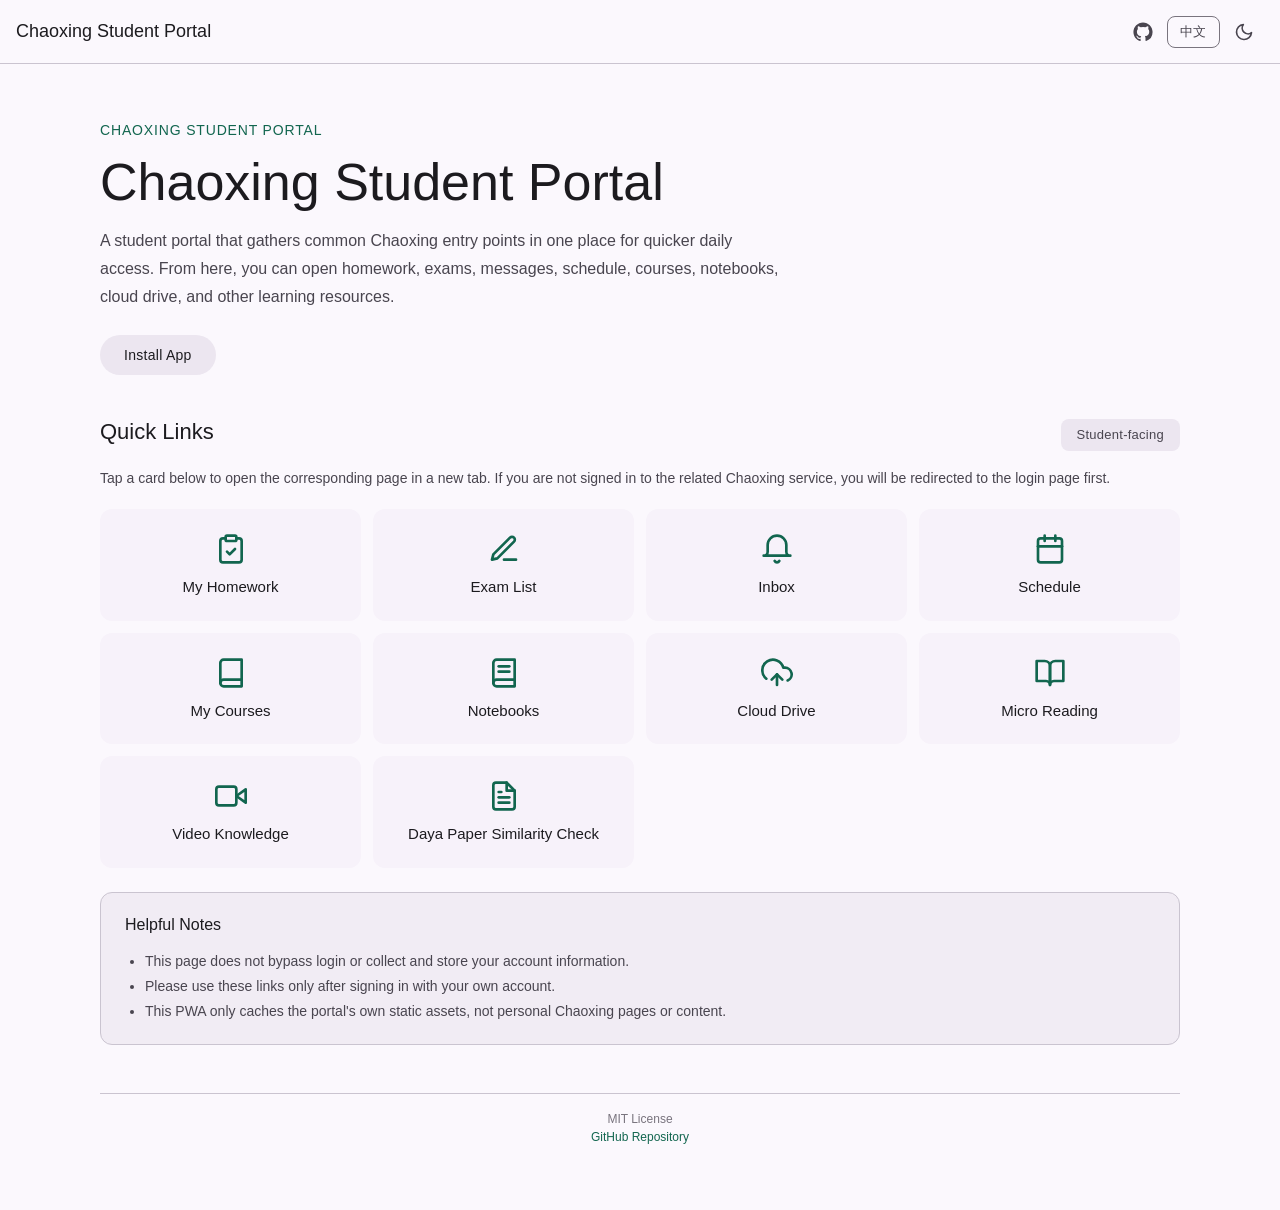
==== index.html @ acad1d73 "Publish student portal app" ====
<!DOCTYPE html>
<html lang="zh-CN">
  <head>
    <script>
      (function () {
        function safeStorageGet(key) {
          try {
            return window.localStorage.getItem(key);
          } catch (_) {
            return null;
          }
        }

        var t = safeStorageGet("theme");
        if (t === "light" || t === "dark") document.documentElement.dataset.theme = t;
        var l = safeStorageGet("lang");
        if (!l) l = /^zh\b/i.test(navigator.language) ? "zh" : "en";
        window.__preferredLang = l;
        if (l === "en") document.documentElement.lang = "en";
      })();
    </script>
    <meta charset="UTF-8" />
    <meta name="viewport" content="width=device-width, initial-scale=1" />
    <title>学习通学生门户</title>
    <meta
      name="description"
      content="集中展示学生常用的学习通入口，支持浅色、深色模式与中英文切换。"
    />
    <meta name="theme-color" content="#12664f" />
    <link id="app-manifest" rel="manifest" href="./app.webmanifest" />
    <script>
      (function () {
        var link = document.getElementById("app-manifest");
        if (link && window.__preferredLang === "en") link.href = "./app.en.webmanifest";
      })();
    </script>
    <link rel="icon" href="./icons/icon.svg" type="image/svg+xml" />
    <link rel="stylesheet" href="./styles.css" />
  </head>
  <body>
    <header class="top-bar">
      <span class="top-bar-title" data-i18n="app.title">学习通学生门户</span>
      <div class="top-bar-actions">
        <a
          class="icon-btn github-link"
          href="https://github.com/helloene/chaoxing-xuexitong-student-portal"
          target="_blank"
          rel="noopener noreferrer"
          aria-label="GitHub repository"
          data-i18n-attr="aria-label:aria.github"
        >
          <svg
            width="20"
            height="20"
            viewBox="0 0 24 24"
            fill="currentColor"
            aria-hidden="true"
          >
            <path
              d="M12 .5C5.65.5.5 5.65.5 12c0 5.08 3.29 9.39 7.86 10.91.58.11.79-.25.79-.56 0-.28-.01-1.2-.02-2.17-3.2.7-3.88-1.36-3.88-1.36-.52-1.34-1.28-1.69-1.28-1.69-1.05-.72.08-.7.08-.7 1.16.08 1.78 1.19 1.78 1.19 1.03 1.76 2.71 1.25 3.37.95.1-.75.4-1.25.73-1.54-2.55-.29-5.24-1.27-5.24-5.68 0-1.26.45-2.29 1.19-3.09-.12-.29-.52-1.47.11-3.06 0 0 .97-.31 3.19 1.18a10.98 10.98 0 0 1 5.81 0c2.22-1.49 3.19-1.18 3.19-1.18.63 1.59.23 2.77.11 3.06.74.8 1.19 1.83 1.19 3.09 0 4.42-2.69 5.39-5.25 5.67.41.35.78 1.04.78 2.1 0 1.52-.01 2.74-.01 3.11 0 .31.21.68.8.56A11.5 11.5 0 0 0 23.5 12C23.5 5.65 18.35.5 12 .5Z"
            />
          </svg>
        </a>
        <button
          id="lang-toggle"
          class="lang-btn"
          aria-label="Switch language"
          data-i18n-attr="aria-label:aria.langToggle"
        >
          EN
        </button>
        <button
          id="theme-toggle"
          class="icon-btn"
          aria-label="Toggle theme"
          data-i18n-attr="aria-label:aria.themeToggle"
        >
          <svg id="icon-sun" width="20" height="20" viewBox="0 0 24 24" fill="none" stroke="currentColor" stroke-width="2" stroke-linecap="round" stroke-linejoin="round" style="display:none"><circle cx="12" cy="12" r="5"/><line x1="12" y1="1" x2="12" y2="3"/><line x1="12" y1="21" x2="12" y2="23"/><line x1="4.22" y1="4.22" x2="5.64" y2="5.64"/><line x1="18.36" y1="18.36" x2="19.78" y2="19.78"/><line x1="1" y1="12" x2="3" y2="12"/><line x1="21" y1="12" x2="23" y2="12"/><line x1="4.22" y1="19.78" x2="5.64" y2="18.36"/><line x1="18.36" y1="5.64" x2="19.78" y2="4.22"/></svg>
          <svg id="icon-moon" width="20" height="20" viewBox="0 0 24 24" fill="none" stroke="currentColor" stroke-width="2" stroke-linecap="round" stroke-linejoin="round"><path d="M21 12.79A9 9 0 1 1 11.21 3 7 7 0 0 0 21 12.79z"/></svg>
        </button>
      </div>
    </header>

    <main>
      <section class="hero">
        <p class="hero-eyebrow" data-i18n="hero.eyebrow">Chaoxing Student Portal</p>
        <h1 data-i18n="hero.title">学习通学生门户</h1>
        <p class="hero-lead" data-i18n="hero.lead">把学生常用的学习通入口汇总在一个页面中，方便日常快速访问。你可以从这里进入作业、考试、消息、课表、课程、笔记本、云盘和学习资源等常用功能。</p>
        <div class="hero-actions">
          <button id="install-app" class="btn-tonal" hidden data-i18n="hero.install">安装应用</button>
        </div>
      </section>

      <section class="portal-section">
        <div class="section-header">
          <h2 data-i18n="portal.heading">常用入口</h2>
          <span class="section-chip" data-i18n="portal.chip">面向学生</span>
        </div>
        <p class="section-desc" data-i18n="portal.desc">点击下方卡片即可在新标签页打开对应页面。如果当前还没有登录相关学习通服务，打开后会先跳转到登录页。</p>

        <div class="portal-grid">
          <a class="portal-card" href="https://mooc1-api.chaoxing.com/mooc-ans/mooc2/work/all-task" target="_blank" rel="noopener noreferrer">
            <svg class="portal-icon" viewBox="0 0 24 24" fill="none" stroke="currentColor" stroke-width="2" stroke-linecap="round" stroke-linejoin="round"><path d="M16 4h2a2 2 0 0 1 2 2v14a2 2 0 0 1-2 2H6a2 2 0 0 1-2-2V6a2 2 0 0 1 2-2h2"/><rect x="8" y="2" width="8" height="4" rx="1"/><path d="M9 14l2 2 4-4"/></svg>
            <h3 data-i18n="card.homework.title">我的作业</h3>
          </a>

          <a class="portal-card" href="https://mooc1-2.chaoxing.com/exam-ans/exam/test/examcode/examlist" target="_blank" rel="noopener noreferrer">
            <svg class="portal-icon" viewBox="0 0 24 24" fill="none" stroke="currentColor" stroke-width="2" stroke-linecap="round" stroke-linejoin="round"><path d="M12 20h9"/><path d="M16.5 3.5a2.121 2.121 0 1 1 3 3L7 19l-4 1 1-4z"/></svg>
            <h3 data-i18n="card.exams.title">考试列表</h3>
          </a>

          <a class="portal-card" href="https://notice.chaoxing.com/pc/notice/myNotice" target="_blank" rel="noopener noreferrer">
            <svg class="portal-icon" viewBox="0 0 24 24" fill="none" stroke="currentColor" stroke-width="2" stroke-linecap="round" stroke-linejoin="round"><path d="M22 17H2a3 3 0 0 0 3-3V9a7 7 0 0 1 14 0v5a3 3 0 0 0 3 3z"/><path d="M13.73 21a2 2 0 0 1-3.46 0"/></svg>
            <h3 data-i18n="card.inbox.title">收件箱</h3>
          </a>

          <a class="portal-card" href="https://kb.chaoxing.com/res/pc/curriculum/schedule.html" target="_blank" rel="noopener noreferrer">
            <svg class="portal-icon" viewBox="0 0 24 24" fill="none" stroke="currentColor" stroke-width="2" stroke-linecap="round" stroke-linejoin="round"><rect x="3" y="4" width="18" height="18" rx="2"/><line x1="16" y1="2" x2="16" y2="6"/><line x1="8" y1="2" x2="8" y2="6"/><line x1="3" y1="10" x2="21" y2="10"/></svg>
            <h3 data-i18n="card.schedule.title">课表</h3>
          </a>

          <a class="portal-card" href="https://mooc1.chaoxing.com/visit/interaction" target="_blank" rel="noopener noreferrer">
            <svg class="portal-icon" viewBox="0 0 24 24" fill="none" stroke="currentColor" stroke-width="2" stroke-linecap="round" stroke-linejoin="round"><path d="M4 19.5A2.5 2.5 0 0 1 6.5 17H20"/><path d="M6.5 2H20v20H6.5A2.5 2.5 0 0 1 4 19.5v-15A2.5 2.5 0 0 1 6.5 2z"/></svg>
            <h3 data-i18n="card.courses.title">我的课程</h3>
          </a>

          <a class="portal-card" href="https://noteyd.chaoxing.com/pc/note_notebook/myNotebooksLatest" target="_blank" rel="noopener noreferrer">
            <svg class="portal-icon" viewBox="0 0 24 24" fill="none" stroke="currentColor" stroke-width="2" stroke-linecap="round" stroke-linejoin="round"><path d="M4 19.5A2.5 2.5 0 0 1 6.5 17H20"/><path d="M6.5 2H20v20H6.5A2.5 2.5 0 0 1 4 19.5v-15A2.5 2.5 0 0 1 6.5 2z"/><line x1="8" y1="7" x2="16" y2="7"/><line x1="8" y1="11" x2="16" y2="11"/></svg>
            <h3 data-i18n="card.notebooks.title">笔记本</h3>
          </a>

          <a class="portal-card" href="https://pan-yz.chaoxing.com/pcuserpan/index" target="_blank" rel="noopener noreferrer">
            <svg class="portal-icon" viewBox="0 0 24 24" fill="none" stroke="currentColor" stroke-width="2" stroke-linecap="round" stroke-linejoin="round"><path d="M20 17.58A5 5 0 0 0 18 8h-1.26A8 8 0 1 0 4 16.25"/><path d="M8 17l4-4 4 4"/><path d="M12 13v8"/></svg>
            <h3 data-i18n="card.drive.title">云盘</h3>
          </a>

          <a class="portal-card" href="https://rec2.chaoxing.com/h5/new/dist/index.html#/" target="_blank" rel="noopener noreferrer">
            <svg class="portal-icon" viewBox="0 0 24 24" fill="none" stroke="currentColor" stroke-width="2" stroke-linecap="round" stroke-linejoin="round"><path d="M2 3h6a4 4 0 0 1 4 4v14a3 3 0 0 0-3-3H2z"/><path d="M22 3h-6a4 4 0 0 0-4 4v14a3 3 0 0 1 3-3h7z"/></svg>
            <h3 data-i18n="card.reading.title">微读书</h3>
          </a>

          <a class="portal-card" href="https://homepage.chaoxing.com/knowData" target="_blank" rel="noopener noreferrer">
            <svg class="portal-icon" viewBox="0 0 24 24" fill="none" stroke="currentColor" stroke-width="2" stroke-linecap="round" stroke-linejoin="round"><polygon points="23 7 16 12 23 17 23 7"/><rect x="1" y="5" width="15" height="14" rx="2"/></svg>
            <h3 data-i18n="card.video.title">知视频</h3>
          </a>

          <a class="portal-card" href="https://dsa.dayainfo.com/smas/show/upload" target="_blank" rel="noopener noreferrer">
            <svg class="portal-icon" viewBox="0 0 24 24" fill="none" stroke="currentColor" stroke-width="2" stroke-linecap="round" stroke-linejoin="round"><path d="M14 2H6a2 2 0 0 0-2 2v16a2 2 0 0 0 2 2h12a2 2 0 0 0 2-2V8z"/><polyline points="14 2 14 8 20 8"/><line x1="16" y1="13" x2="8" y2="13"/><line x1="16" y1="17" x2="8" y2="17"/><polyline points="10 9 9 9 8 9"/></svg>
            <h3 data-i18n="card.academic.title">大雅论文相似度检测</h3>
          </a>
        </div>
      </section>

      <section class="compliance-card">
        <h2 data-i18n="compliance.heading">使用提示</h2>
        <ul id="compliance-list">
          <li data-i18n="compliance.1">本页面不会绕过登录，也不会获取或保存你的账号信息。</li>
          <li data-i18n="compliance.2">请在你自己的账号已登录后使用对应入口访问相关页面。</li>
          <li data-i18n="compliance.3">本 PWA 只缓存门户本身的静态资源，不会缓存学习通内的个人页面内容。</li>
        </ul>
      </section>

      <footer class="footer">
        <p data-i18n="footer.text">MIT License</p>
        <p>
          <a
            href="https://github.com/helloene/chaoxing-xuexitong-student-portal"
            target="_blank"
            rel="noopener noreferrer"
            data-i18n="footer.repo"
          >
            GitHub Repository
          </a>
        </p>
      </footer>
    </main>

    <script src="./script.js"></script>
  </body>
</html>
---- styles.css ----
/* ===== MD3 Design Tokens ===== */
:root {
  --md-primary: #12664f;
  --md-on-primary: #ffffff;
  --md-primary-container: #a4f2ce;
  --md-on-primary-container: #002116;

  --md-surface: #fbf8fd;
  --md-on-surface: #1c1b1f;
  --md-on-surface-variant: #49454f;
  --md-surface-container-lowest: #ffffff;
  --md-surface-container-low: #f7f2fa;
  --md-surface-container: #f1ecf4;
  --md-surface-container-high: #ece6f0;
  --md-surface-container-highest: #e6e0e9;
  --md-outline: #79747e;
  --md-outline-variant: #cac4d0;

  --md-elevation-1: 0 1px 2px rgba(0,0,0,.3), 0 1px 3px 1px rgba(0,0,0,.15);
  --md-elevation-2: 0 1px 2px rgba(0,0,0,.3), 0 2px 6px 2px rgba(0,0,0,.15);
  --md-elevation-3: 0 4px 8px 3px rgba(0,0,0,.15), 0 1px 3px rgba(0,0,0,.3);

  --md-shape-corner-xs: 4px;
  --md-shape-corner-sm: 8px;
  --md-shape-corner-md: 12px;
  --md-shape-corner-lg: 16px;
  --md-shape-corner-xl: 28px;
  --md-shape-corner-full: 9999px;

  color-scheme: light dark;
}

/* ===== Dark mode: system preference ===== */
@media (prefers-color-scheme: dark) {
  :root:not([data-theme="light"]) {
    --md-primary: #3dcc9a;
    --md-on-primary: #003828;
    --md-primary-container: #005139;
    --md-on-primary-container: #a4f2ce;

    --md-surface: #141218;
    --md-on-surface: #e6e0e9;
    --md-on-surface-variant: #cac4d0;
    --md-surface-container-lowest: #0f0d13;
    --md-surface-container-low: #1c1b1f;
    --md-surface-container: #211f26;
    --md-surface-container-high: #2b2930;
    --md-surface-container-highest: #36343b;
    --md-outline: #938f99;
    --md-outline-variant: #49454f;

    --md-elevation-1: 0 1px 3px 1px rgba(0,0,0,.4), 0 1px 2px rgba(0,0,0,.6);
    --md-elevation-2: 0 2px 6px 2px rgba(0,0,0,.4), 0 1px 2px rgba(0,0,0,.6);
    --md-elevation-3: 0 4px 8px 3px rgba(0,0,0,.4), 0 1px 3px rgba(0,0,0,.6);
  }
}

/* ===== Dark mode: manual override ===== */
[data-theme="dark"] {
  --md-primary: #3dcc9a;
  --md-on-primary: #003828;
  --md-primary-container: #005139;
  --md-on-primary-container: #a4f2ce;

  --md-surface: #141218;
  --md-on-surface: #e6e0e9;
  --md-on-surface-variant: #cac4d0;
  --md-surface-container-lowest: #0f0d13;
  --md-surface-container-low: #1c1b1f;
  --md-surface-container: #211f26;
  --md-surface-container-high: #2b2930;
  --md-surface-container-highest: #36343b;
  --md-outline: #938f99;
  --md-outline-variant: #49454f;

  --md-elevation-1: 0 1px 3px 1px rgba(0,0,0,.4), 0 1px 2px rgba(0,0,0,.6);
  --md-elevation-2: 0 2px 6px 2px rgba(0,0,0,.4), 0 1px 2px rgba(0,0,0,.6);
  --md-elevation-3: 0 4px 8px 3px rgba(0,0,0,.4), 0 1px 3px rgba(0,0,0,.6);
}

/* ===== Light mode: manual override ===== */
[data-theme="light"] {
  --md-primary: #12664f;
  --md-on-primary: #ffffff;
  --md-primary-container: #a4f2ce;
  --md-on-primary-container: #002116;

  --md-surface: #fbf8fd;
  --md-on-surface: #1c1b1f;
  --md-on-surface-variant: #49454f;
  --md-surface-container-lowest: #ffffff;
  --md-surface-container-low: #f7f2fa;
  --md-surface-container: #f1ecf4;
  --md-surface-container-high: #ece6f0;
  --md-surface-container-highest: #e6e0e9;
  --md-outline: #79747e;
  --md-outline-variant: #cac4d0;

  --md-elevation-1: 0 1px 2px rgba(0,0,0,.3), 0 1px 3px 1px rgba(0,0,0,.15);
  --md-elevation-2: 0 1px 2px rgba(0,0,0,.3), 0 2px 6px 2px rgba(0,0,0,.15);
  --md-elevation-3: 0 4px 8px 3px rgba(0,0,0,.15), 0 1px 3px rgba(0,0,0,.3);
}

/* ===== Reset ===== */
*,
*::before,
*::after {
  box-sizing: border-box;
  margin: 0;
  padding: 0;
}

/* ===== Typography ===== */
body {
  font-family: "Noto Sans", -apple-system, BlinkMacSystemFont, "Segoe UI", Roboto,
    "Helvetica Neue", Arial, "Noto Sans SC", "PingFang SC", "Hiragino Sans GB",
    "Microsoft YaHei", sans-serif;
  color: var(--md-on-surface);
  background: var(--md-surface);
  min-height: 100vh;
  line-height: 1.5;
  -webkit-font-smoothing: antialiased;
}

/* ===== Top App Bar ===== */
.top-bar {
  position: sticky;
  top: 0;
  z-index: 10;
  display: flex;
  align-items: center;
  justify-content: space-between;
  height: 64px;
  padding: 0 16px;
  background: var(--md-surface);
  border-bottom: 1px solid var(--md-outline-variant);
}

.top-bar-title {
  font-size: 1.125rem;
  font-weight: 500;
  color: var(--md-on-surface);
  overflow: hidden;
  text-overflow: ellipsis;
  white-space: nowrap;
}

.top-bar-actions {
  display: flex;
  align-items: center;
  gap: 4px;
  flex-shrink: 0;
}

/* ===== Icon Buttons ===== */
.icon-btn {
  display: inline-flex;
  align-items: center;
  justify-content: center;
  width: 40px;
  height: 40px;
  border: none;
  border-radius: var(--md-shape-corner-full);
  background: transparent;
  color: var(--md-on-surface-variant);
  cursor: pointer;
  font-size: 1.25rem;
  position: relative;
  overflow: hidden;
  transition: background 200ms;
}

.github-link {
  text-decoration: none;
}

.icon-btn:hover {
  background: rgba(28, 27, 31, 0.08);
}

.icon-btn:active {
  background: rgba(28, 27, 31, 0.12);
}

[data-theme="dark"] .icon-btn:hover {
  background: rgba(230, 224, 233, 0.08);
}

[data-theme="dark"] .icon-btn:active {
  background: rgba(230, 224, 233, 0.12);
}

@media (prefers-color-scheme: dark) {
  :root:not([data-theme="light"]) .icon-btn:hover {
    background: rgba(230, 224, 233, 0.08);
  }
  :root:not([data-theme="light"]) .icon-btn:active {
    background: rgba(230, 224, 233, 0.12);
  }
}

/* ===== Lang Toggle ===== */
.lang-btn {
  display: inline-flex;
  align-items: center;
  justify-content: center;
  height: 32px;
  padding: 0 12px;
  border: 1px solid var(--md-outline);
  border-radius: var(--md-shape-corner-sm);
  background: transparent;
  color: var(--md-on-surface-variant);
  font-size: 0.8125rem;
  font-weight: 500;
  letter-spacing: 0.04em;
  cursor: pointer;
  transition: background 200ms;
}

.lang-btn:hover {
  background: var(--md-surface-container-high);
}

/* ===== Main Layout ===== */
main {
  width: min(1080px, 100% - 32px);
  margin: 0 auto;
  padding: 32px 0 64px;
}

/* ===== Hero ===== */
.hero {
  padding: 24px 0 40px;
}

.hero-eyebrow {
  font-size: 0.875rem;
  font-weight: 500;
  letter-spacing: 0.06em;
  text-transform: uppercase;
  color: var(--md-primary);
  margin-bottom: 12px;
}

.hero h1 {
  font-size: clamp(2rem, 5vw, 3.25rem);
  font-weight: 400;
  line-height: 1.12;
  color: var(--md-on-surface);
  margin-bottom: 16px;
}

.hero-lead {
  max-width: 680px;
  font-size: 1rem;
  line-height: 1.75;
  color: var(--md-on-surface-variant);
  margin-bottom: 24px;
}

.hero-actions {
  display: flex;
  flex-wrap: wrap;
  gap: 12px;
}

/* ===== Buttons ===== */
.btn-filled {
  display: inline-flex;
  align-items: center;
  gap: 8px;
  height: 40px;
  padding: 0 24px;
  border: none;
  border-radius: var(--md-shape-corner-full);
  background: var(--md-primary);
  color: var(--md-on-primary);
  font-size: 0.875rem;
  font-weight: 500;
  letter-spacing: 0.02em;
  cursor: pointer;
  position: relative;
  overflow: hidden;
  transition: box-shadow 200ms, transform 160ms;
}

.btn-filled:hover {
  box-shadow: var(--md-elevation-1);
}

.btn-filled:active {
  transform: scale(0.98);
}

.btn-tonal {
  display: inline-flex;
  align-items: center;
  gap: 8px;
  height: 40px;
  padding: 0 24px;
  border: none;
  border-radius: var(--md-shape-corner-full);
  background: var(--md-surface-container-high);
  color: var(--md-on-surface);
  font-size: 0.875rem;
  font-weight: 500;
  letter-spacing: 0.02em;
  cursor: pointer;
  transition: box-shadow 200ms, transform 160ms;
}

.btn-tonal:hover {
  box-shadow: var(--md-elevation-1);
}

.btn-tonal:active {
  transform: scale(0.98);
}

/* ===== Section ===== */
.section-header {
  display: flex;
  align-items: baseline;
  justify-content: space-between;
  gap: 16px;
  margin-bottom: 16px;
}

.section-header h2 {
  font-size: 1.375rem;
  font-weight: 400;
  color: var(--md-on-surface);
}

.section-chip {
  display: inline-flex;
  align-items: center;
  height: 32px;
  padding: 0 16px;
  border-radius: var(--md-shape-corner-sm);
  background: var(--md-surface-container-high);
  color: var(--md-on-surface-variant);
  font-size: 0.8125rem;
  font-weight: 500;
  letter-spacing: 0.02em;
  white-space: nowrap;
}

.section-desc {
  color: var(--md-on-surface-variant);
  font-size: 0.875rem;
  line-height: 1.6;
  margin-bottom: 20px;
}

/* ===== Portal Grid ===== */
.portal-grid {
  display: grid;
  grid-template-columns: repeat(4, 1fr);
  gap: 12px;
}

/* ===== Portal Card (MD3 Filled Card) ===== */
.portal-card {
  display: flex;
  flex-direction: column;
  align-items: center;
  justify-content: center;
  gap: 12px;
  padding: 24px 16px;
  border-radius: var(--md-shape-corner-md);
  background: var(--md-surface-container-low);
  color: inherit;
  text-decoration: none;
  position: relative;
  overflow: hidden;
  text-align: center;
  transition: box-shadow 200ms, transform 200ms;
}

.portal-card::before {
  content: "";
  position: absolute;
  inset: 0;
  background: var(--md-on-surface);
  opacity: 0;
  transition: opacity 200ms;
  pointer-events: none;
}

.portal-card:hover::before {
  opacity: 0.08;
}

.portal-card:active::before {
  opacity: 0.12;
}

.portal-card:hover {
  box-shadow: var(--md-elevation-2);
  transform: translateY(-2px);
}

.portal-card.featured {
  background: var(--md-primary-container);
  color: var(--md-on-primary-container);
}

.portal-card.featured .portal-icon {
  color: var(--md-on-primary-container);
}


.portal-icon {
  width: 32px;
  height: 32px;
  color: var(--md-primary);
  flex-shrink: 0;
}

.portal-card h3 {
  font-size: 0.9375rem;
  font-weight: 500;
  line-height: 1.3;
}

/* ===== Usage Notes Card ===== */
.compliance-card {
  margin-top: 24px;
  padding: 20px 24px;
  border-radius: var(--md-shape-corner-md);
  background: var(--md-surface-container);
  border: 1px solid var(--md-outline-variant);
}

.compliance-card h2 {
  font-size: 1rem;
  font-weight: 500;
  margin-bottom: 12px;
}

.compliance-card ul {
  padding-left: 20px;
  color: var(--md-on-surface-variant);
  font-size: 0.875rem;
  line-height: 1.8;
}

/* ===== Footer ===== */
.footer {
  margin-top: 48px;
  padding-top: 16px;
  border-top: 1px solid var(--md-outline-variant);
  text-align: center;
  font-size: 0.75rem;
  color: var(--md-outline);
}

.footer a {
  color: var(--md-primary);
  text-decoration: none;
}

.footer a:hover {
  text-decoration: underline;
}

/* ===== Responsive ===== */
@media (max-width: 900px) {
  .portal-grid {
    grid-template-columns: repeat(2, 1fr);
  }
}

@media (max-width: 600px) {
  main {
    width: calc(100% - 24px);
  }

  .top-bar {
    padding: 0 12px;
  }

  .hero {
    padding: 16px 0 28px;
  }

  .hero h1 {
    font-size: 1.75rem;
  }

  .portal-grid {
    grid-template-columns: 1fr;
    gap: 10px;
  }

  .portal-card {
    min-height: auto;
  }

  .section-header {
    flex-direction: column;
    gap: 8px;
  }
}

/* ===== Utility ===== */
[hidden] {
  display: none !important;
}
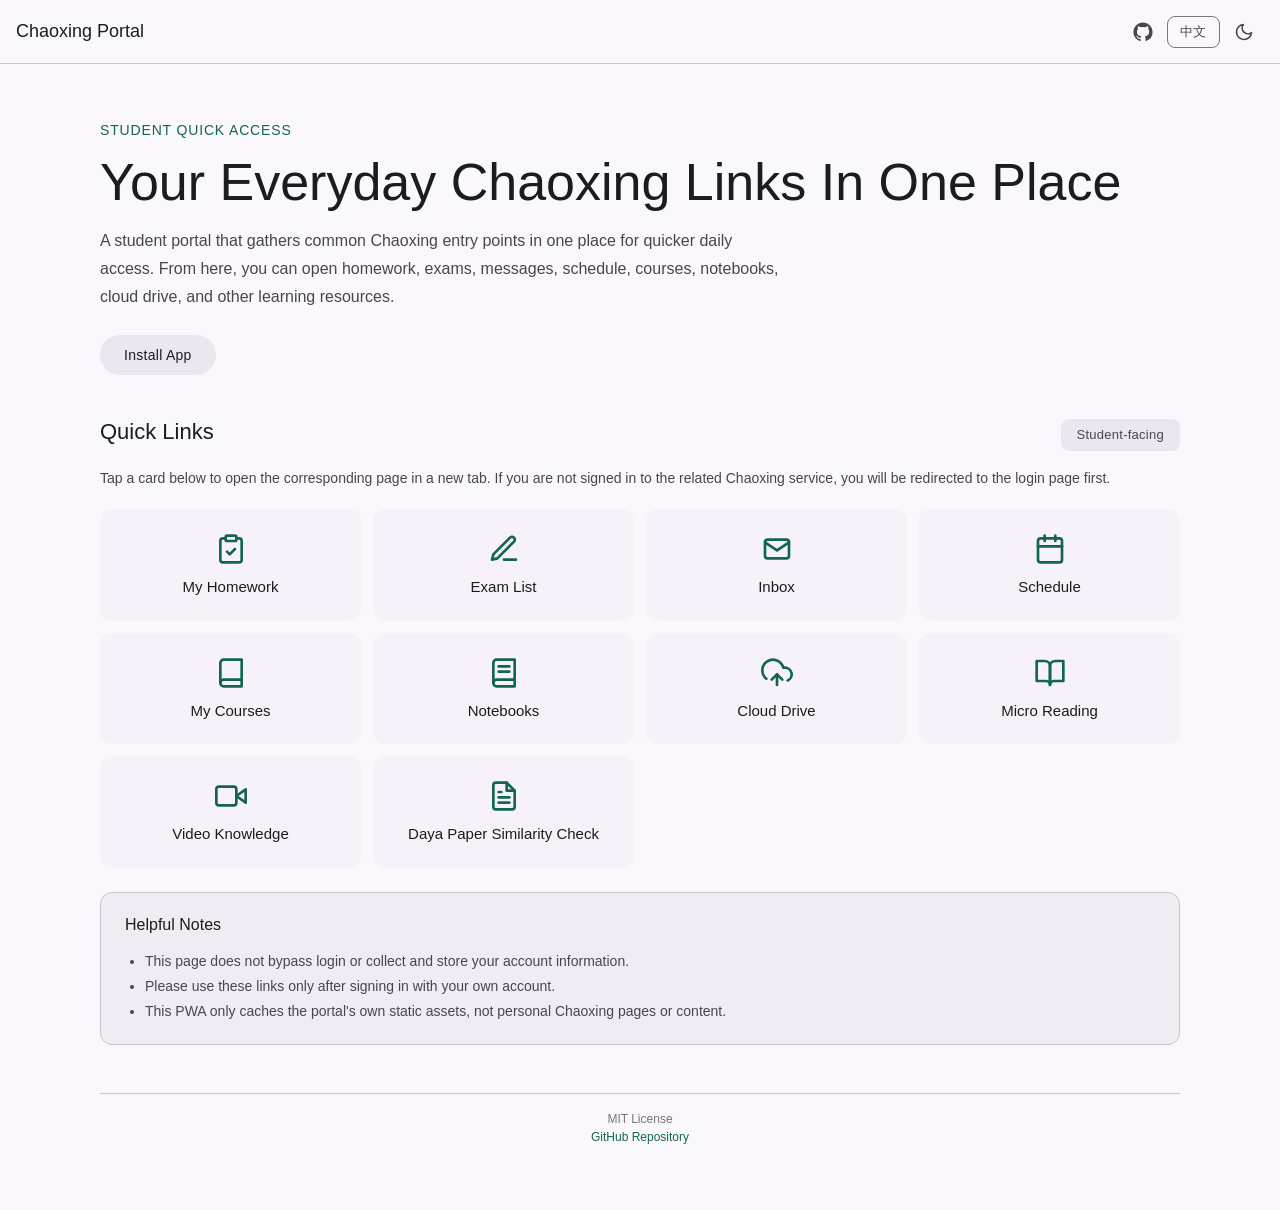
==== commit 66316efd: "Improve Safari PWA install guidance and manifest metadata" ====
--- a/index.html
+++ b/index.html
@@ -3,6 +3,8 @@
   <head>
     <script>
       (function () {
+        // Read persisted preferences before first paint to reduce theme/language flicker.
+        // 在首屏渲染前读取已保存的偏好，减少主题和语言闪烁。
         function safeStorageGet(key) {
           try {
             return window.localStorage.getItem(key);
@@ -21,17 +23,51 @@
     </script>
     <meta charset="UTF-8" />
     <meta name="viewport" content="width=device-width, initial-scale=1" />
-    <title>学习通学生门户</title>
+    <title id="page-title">学习通学生门户</title>
     <meta
+      id="meta-description"
       name="description"
       content="集中展示学生常用的学习通入口，支持浅色、深色模式与中英文切换。"
     />
     <meta name="theme-color" content="#12664f" />
+    <meta name="mobile-web-app-capable" content="yes" />
+    <meta name="apple-mobile-web-app-capable" content="yes" />
+    <meta name="apple-mobile-web-app-status-bar-style" content="default" />
+    <meta
+      id="apple-mobile-web-app-title"
+      name="apple-mobile-web-app-title"
+      content="学习通门户"
+    />
     <link id="app-manifest" rel="manifest" href="./app.webmanifest" />
+    <link rel="apple-touch-icon" href="./icons/icon-192.png" />
     <script>
       (function () {
+        // Update metadata in <head> as early as possible so Safari install surfaces read the right language.
+        // 尽早更新 <head> 中的元信息，确保 Safari 安装入口读取到正确语言。
+        var lang = window.__preferredLang === "en" ? "en" : "zh";
+        var copy = {
+          zh: {
+            title: "学习通学生门户",
+            shortTitle: "学习通门户",
+            description: "集中展示学生常用的学习通入口，支持浅色、深色模式与中英文切换。",
+            manifest: "./app.webmanifest"
+          },
+          en: {
+            title: "Chaoxing Student Portal",
+            shortTitle: "Chaoxing Portal",
+            description: "A student portal for common Chaoxing entry points, with light and dark modes plus bilingual support.",
+            manifest: "./app.en.webmanifest"
+          }
+        };
+        var current = copy[lang];
+        var title = document.getElementById("page-title");
+        var metaDesc = document.getElementById("meta-description");
+        var appleTitle = document.getElementById("apple-mobile-web-app-title");
         var link = document.getElementById("app-manifest");
-        if (link && window.__preferredLang === "en") link.href = "./app.en.webmanifest";
+        if (title) title.textContent = current.title;
+        if (metaDesc) metaDesc.content = current.description;
+        if (appleTitle) appleTitle.content = current.shortTitle;
+        if (link) link.href = current.manifest;
       })();
     </script>
     <link rel="icon" href="./icons/icon.svg" type="image/svg+xml" />
@@ -39,7 +75,7 @@
   </head>
   <body>
     <header class="top-bar">
-      <span class="top-bar-title" data-i18n="app.title">学习通学生门户</span>
+      <span class="top-bar-title" data-i18n="app.title">学习通门户</span>
       <div class="top-bar-actions">
         <a
           class="icon-btn github-link"
@@ -83,12 +119,27 @@
 
     <main>
       <section class="hero">
-        <p class="hero-eyebrow" data-i18n="hero.eyebrow">Chaoxing Student Portal</p>
-        <h1 data-i18n="hero.title">学习通学生门户</h1>
+        <p class="hero-eyebrow" data-i18n="hero.eyebrow">学生常用入口</p>
+        <h1 data-i18n="hero.title">学习通常用功能，一页直达</h1>
         <p class="hero-lead" data-i18n="hero.lead">把学生常用的学习通入口汇总在一个页面中，方便日常快速访问。你可以从这里进入作业、考试、消息、课表、课程、笔记本、云盘和学习资源等常用功能。</p>
         <div class="hero-actions">
           <button id="install-app" class="btn-tonal" hidden data-i18n="hero.install">安装应用</button>
         </div>
+        <p id="install-hint" class="install-hint" hidden></p>
+        <section
+          id="install-guide"
+          class="install-guide"
+          hidden
+          tabindex="-1"
+          aria-live="polite"
+          aria-labelledby="install-guide-title"
+        >
+          <p id="install-guide-eyebrow" class="install-guide-eyebrow"></p>
+          <h2 id="install-guide-title" class="install-guide-title"></h2>
+          <p id="install-guide-body" class="install-guide-body"></p>
+          <ol id="install-guide-steps" class="install-guide-steps"></ol>
+          <p id="install-guide-note" class="install-guide-note"></p>
+        </section>
       </section>
 
       <section class="portal-section">
@@ -110,7 +161,7 @@
           </a>
 
           <a class="portal-card" href="https://notice.chaoxing.com/pc/notice/myNotice" target="_blank" rel="noopener noreferrer">
-            <svg class="portal-icon" viewBox="0 0 24 24" fill="none" stroke="currentColor" stroke-width="2" stroke-linecap="round" stroke-linejoin="round"><path d="M22 17H2a3 3 0 0 0 3-3V9a7 7 0 0 1 14 0v5a3 3 0 0 0 3 3z"/><path d="M13.73 21a2 2 0 0 1-3.46 0"/></svg>
+            <svg class="portal-icon" viewBox="0 0 24 24" fill="none" stroke="currentColor" stroke-width="2" stroke-linecap="round" stroke-linejoin="round"><rect x="3" y="5" width="18" height="14" rx="2"/><path d="m3 7 9 6 9-6"/></svg>
             <h3 data-i18n="card.inbox.title">收件箱</h3>
           </a>
 
--- a/styles.css
+++ b/styles.css
@@ -264,6 +264,55 @@
   gap: 12px;
 }
 
+.install-hint {
+  margin-top: 14px;
+  color: var(--md-on-surface-variant);
+  font-size: 0.875rem;
+  line-height: 1.6;
+}
+
+.install-guide {
+  margin-top: 18px;
+  max-width: 720px;
+  padding: 20px 24px;
+  border-radius: var(--md-shape-corner-lg);
+  background: var(--md-surface-container-low);
+  border: 1px solid var(--md-outline-variant);
+  box-shadow: var(--md-elevation-1);
+  outline: none;
+}
+
+.install-guide-eyebrow {
+  color: var(--md-primary);
+  font-size: 0.8125rem;
+  font-weight: 600;
+  letter-spacing: 0.05em;
+  text-transform: uppercase;
+}
+
+.install-guide-title {
+  margin-top: 8px;
+  font-size: 1.25rem;
+  font-weight: 500;
+  color: var(--md-on-surface);
+}
+
+.install-guide-body,
+.install-guide-note {
+  margin-top: 12px;
+  color: var(--md-on-surface-variant);
+  font-size: 0.9375rem;
+  line-height: 1.7;
+}
+
+.install-guide-steps {
+  margin-top: 14px;
+  padding-left: 20px;
+  color: var(--md-on-surface);
+  font-size: 0.9375rem;
+  line-height: 1.8;
+}
+
 /* ===== Buttons ===== */
 .btn-filled {
   display: inline-flex;
@@ -375,6 +424,9 @@
   position: relative;
   overflow: hidden;
   text-align: center;
+  border: none;
+  width: 100%;
+  font: inherit;
   transition: box-shadow 200ms, transform 200ms;
 }
 
@@ -489,6 +541,10 @@
     font-size: 1.75rem;
   }
 
+  .install-guide {
+    padding: 18px;
+  }
+
   .portal-grid {
     grid-template-columns: 1fr;
     gap: 10px;
